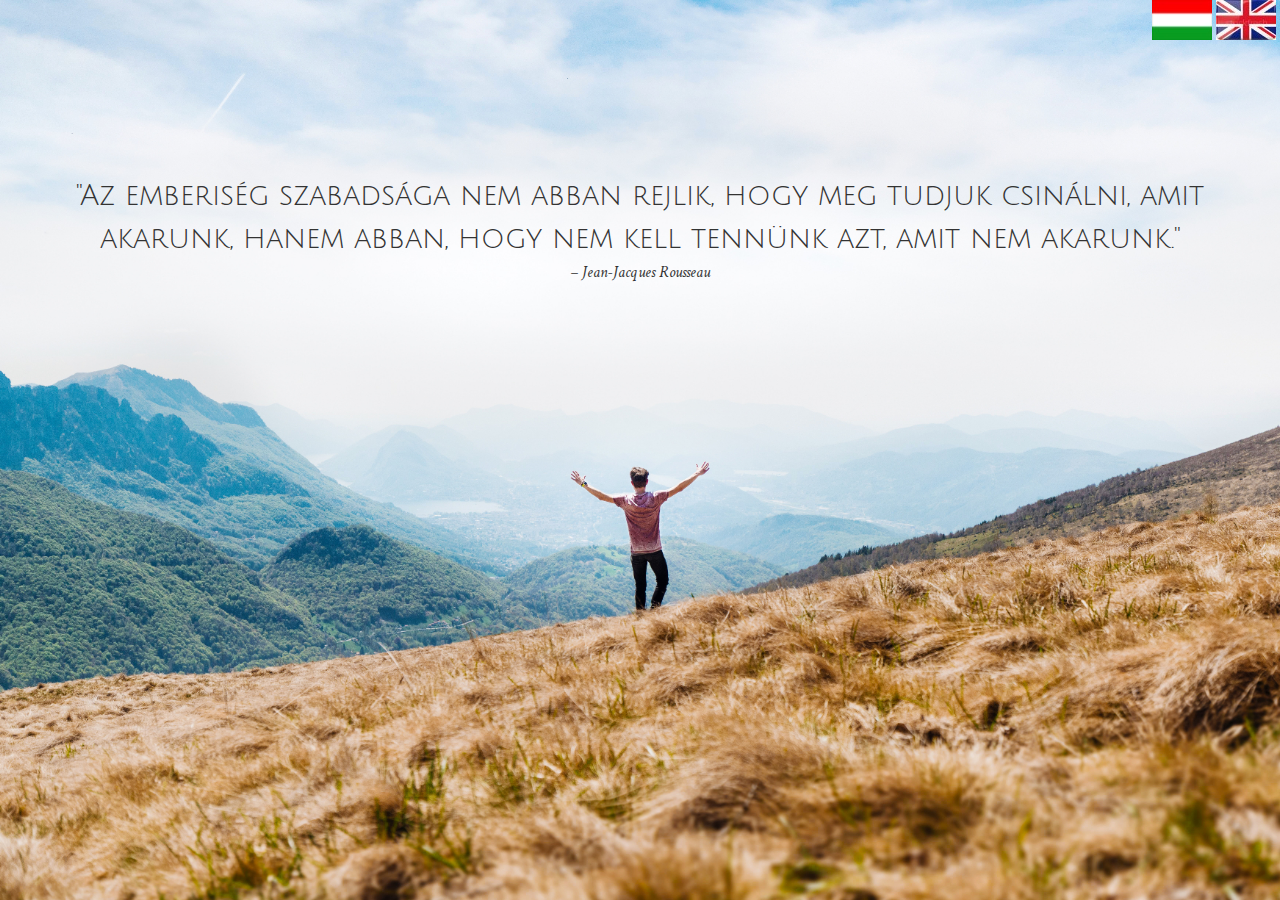
==== index_hu.html @ 265cfe12 "css html language modified" ====
<!DOCTYPE html>
<html>

<head>
    <meta charset="utf-8">
    <title>Szabadság</title>
    <meta name="viewport" content="width=device-width, initial-scale=1">
    <link rel="stylesheet" type="text/css" href="main.css">
    <link href="https://fonts.googleapis.com/css?family=Crimson+Text|Julius+Sans+One" rel="stylesheet">
</head>

<body>
    <div class="flags">
        <a href="index_hu.html"><img src="assets/hu_flag.jpg" alt="hungary flag"></a>
        <a href="index.html"><img src="assets/gb_flag.jpg" alt="hungary flag"></a>
    </div>
    <div class="wrapper">
        <p class="quote">"Az emberiség szabadsága nem abban rejlik, hogy meg tudjuk csinálni, amit akarunk, hanem abban, hogy nem kell tennünk azt, amit nem akarunk."</p>
        <p class="author"><small>– Jean-Jacques Rousseau</small></p>
    </div>
</body>

</html>
---- main.css ----
/* http://meyerweb.com/eric/tools/css/reset/ 
   v2.0 | 20110126
   License: none (public domain)
*/

html,
body,
div,
span,
applet,
object,
iframe,
h1,
h2,
h3,
h4,
h5,
h6,
p,
blockquote,
pre,
a,
abbr,
acronym,
address,
big,
cite,
code,
del,
dfn,
em,
img,
ins,
kbd,
q,
s,
samp,
small,
strike,
strong,
sub,
sup,
tt,
var,
b,
u,
i,
center,
dl,
dt,
dd,
ol,
ul,
li,
fieldset,
form,
label,
legend,
table,
caption,
tbody,
tfoot,
thead,
tr,
th,
td,
article,
aside,
canvas,
details,
embed,
figure,
figcaption,
footer,
header,
hgroup,
menu,
nav,
output,
ruby,
section,
summary,
time,
mark,
audio,
video {
    margin: 0;
    padding: 0;
    border: 0;
    font-size: 100%;
    font: inherit;
    vertical-align: baseline;
}


/* HTML5 display-role reset for older browsers */

article,
aside,
details,
figcaption,
figure,
footer,
header,
hgroup,
menu,
nav,
section {
    display: block;
}

body {
    line-height: 1;
}

ol,
ul {
    list-style: none;
}

blockquote,
q {
    quotes: none;
}

blockquote:before,
blockquote:after,
q:before,
q:after {
    content: '';
    content: none;
}

table {
    border-collapse: collapse;
    border-spacing: 0;
}

html,
body {
    margin: 0;
    padding: 0;
    font-size: 100%;
    line-height: 1.5;
}

body {
    width: 100%;
    height: 100vh;
    background: url('assets/freedom.jpg') no-repeat center;
    background-size: cover;
    color: #333;
}

.flags {
    padding-top: 0rem;
    padding-left: 90%;
}

.wrapper {
    padding-top: 5%;
    width: 90%;
    margin: 5% auto;
    text-align: center;
}

.quote {
    font-family: 'Julius Sans One', sans-serif;
    font-size: 1.8rem;
}

.author {
    font-family: 'Crimson Text', serif;
    font-size: 1.0rem;
    font-style: italic;
}
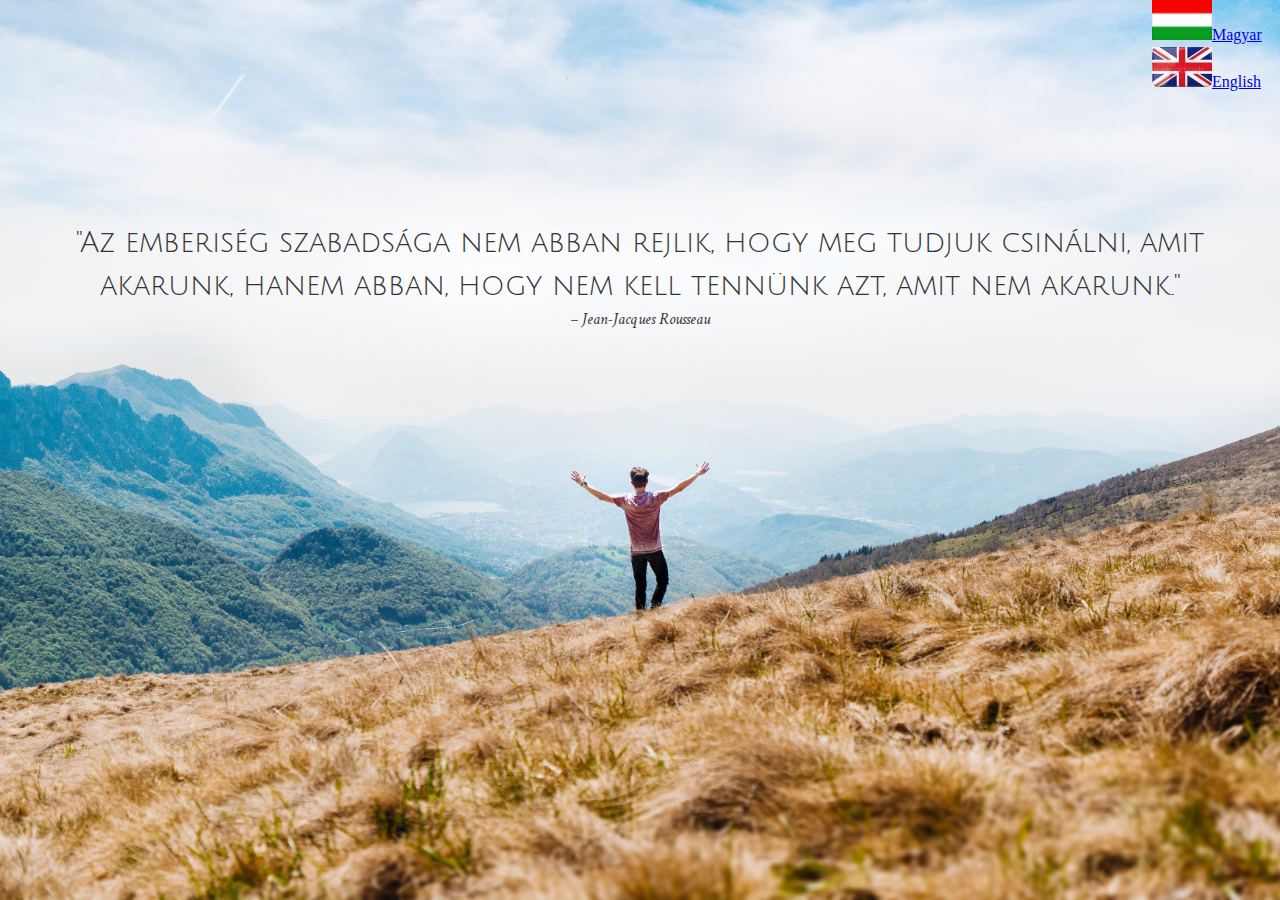
==== commit df931263: "css html language modified" ====
--- a/index_hu.html
+++ b/index_hu.html
@@ -11,8 +11,8 @@
 
 <body>
     <div class="flags">
-        <a href="index_hu.html"><img src="assets/hu_flag.jpg" alt="hungary flag"></a>
-        <a href="index.html"><img src="assets/gb_flag.jpg" alt="hungary flag"></a>
+        <a href="index_hu.html"><img src="assets/hu_flag.jpg" alt="hungary flag">Magyar</a>
+        <a href="index.html"><img src="assets/gb_flag.jpg" alt="hungary flag">English</a>
     </div>
     <div class="wrapper">
         <p class="quote">"Az emberiség szabadsága nem abban rejlik, hogy meg tudjuk csinálni, amit akarunk, hanem abban, hogy nem kell tennünk azt, amit nem akarunk."</p>
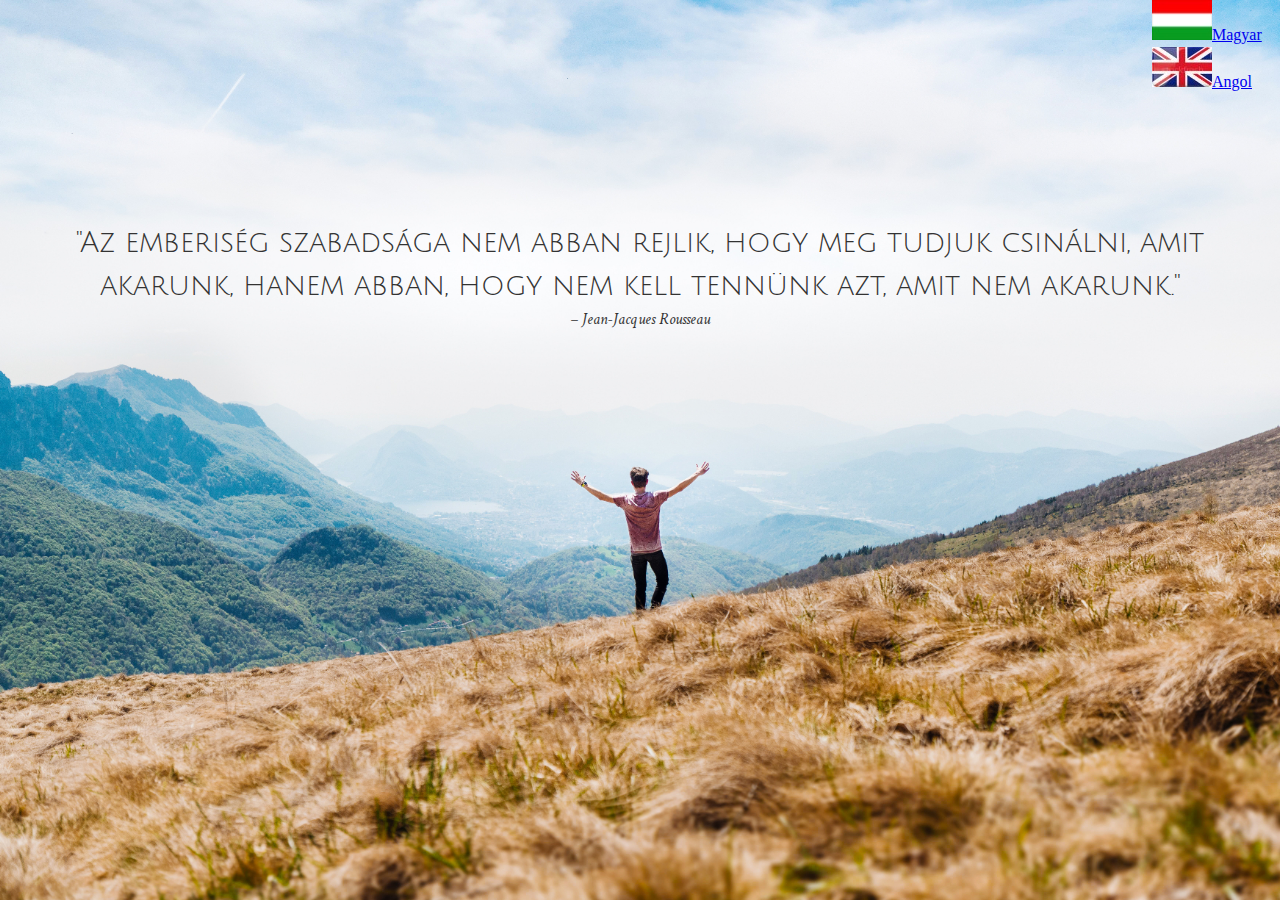
==== commit b18b3ae8: "css html language modified" ====
--- a/index_hu.html
+++ b/index_hu.html
@@ -12,7 +12,7 @@
 <body>
     <div class="flags">
         <a href="index_hu.html"><img src="assets/hu_flag.jpg" alt="hungary flag">Magyar</a>
-        <a href="index.html"><img src="assets/gb_flag.jpg" alt="hungary flag">English</a>
+        <a href="index.html"><img src="assets/gb_flag.jpg" alt="hungary flag">Angol</a>
     </div>
     <div class="wrapper">
         <p class="quote">"Az emberiség szabadsága nem abban rejlik, hogy meg tudjuk csinálni, amit akarunk, hanem abban, hogy nem kell tennünk azt, amit nem akarunk."</p>
